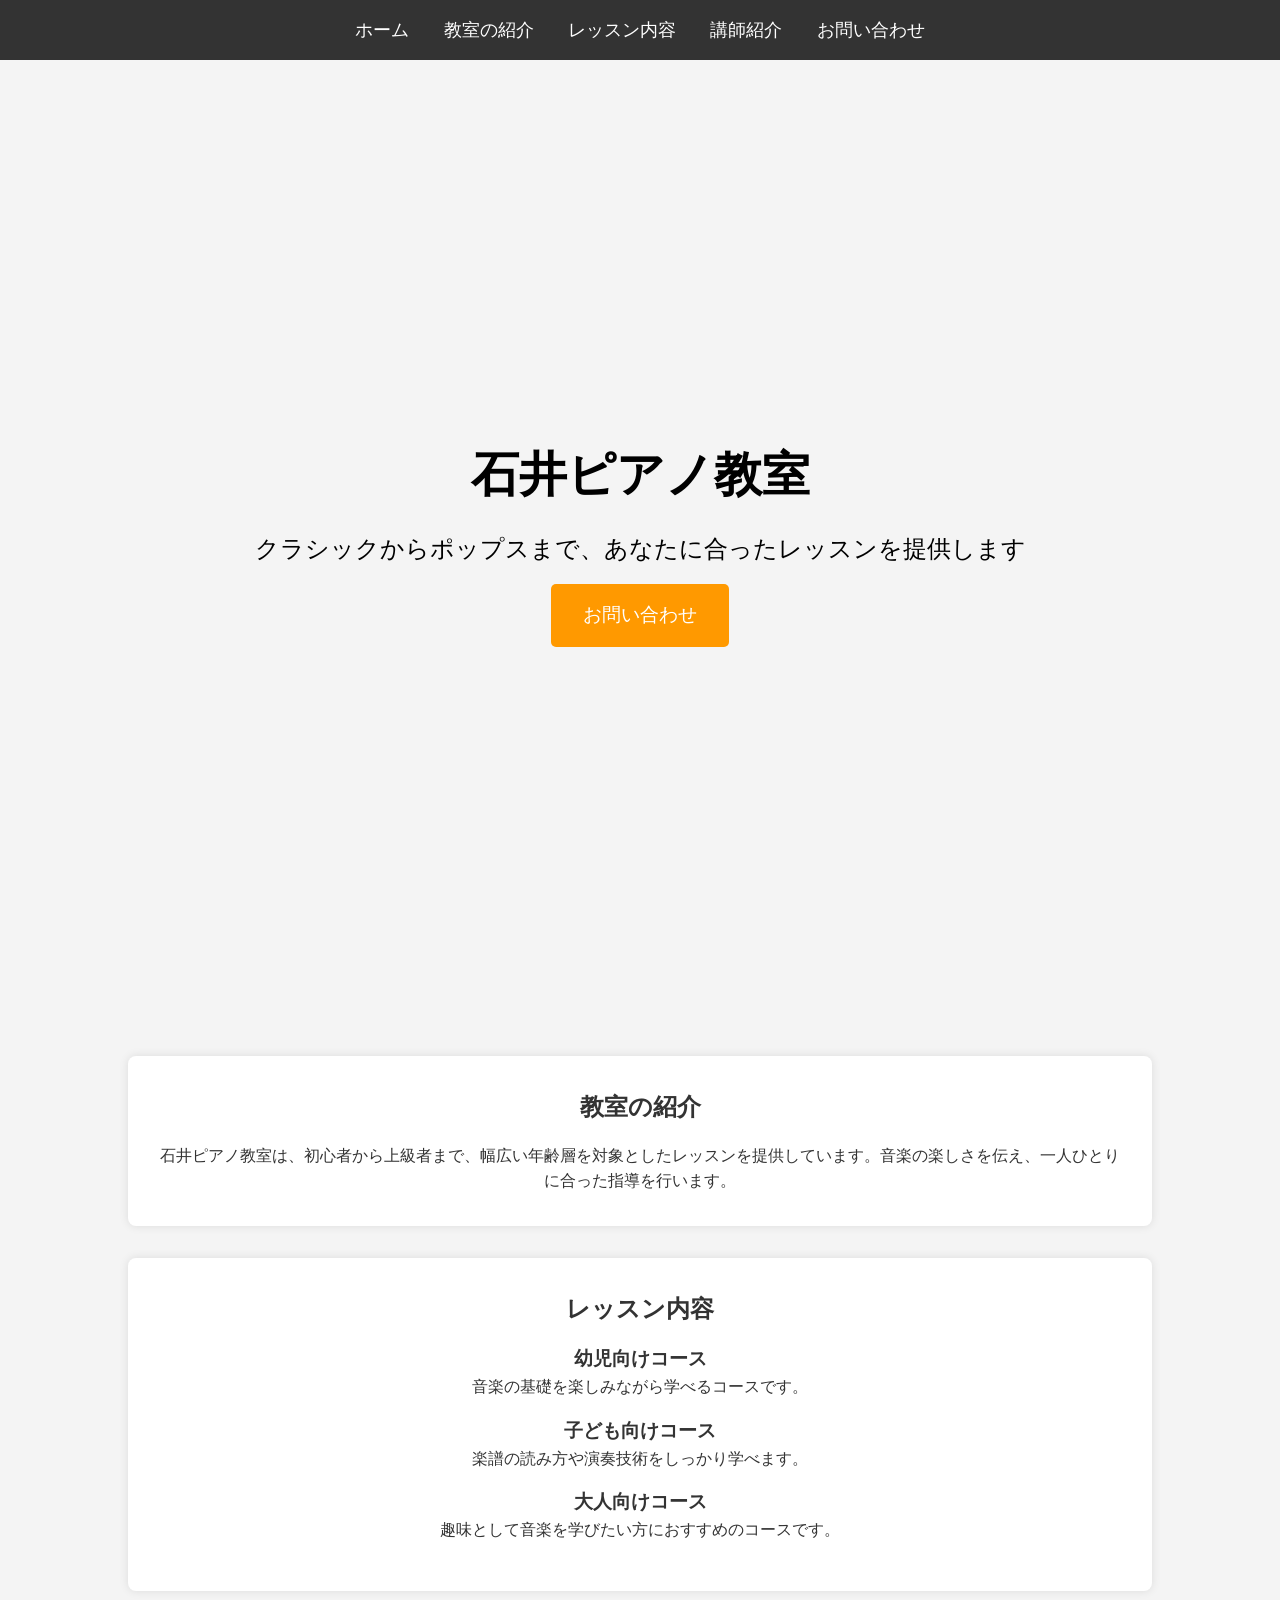
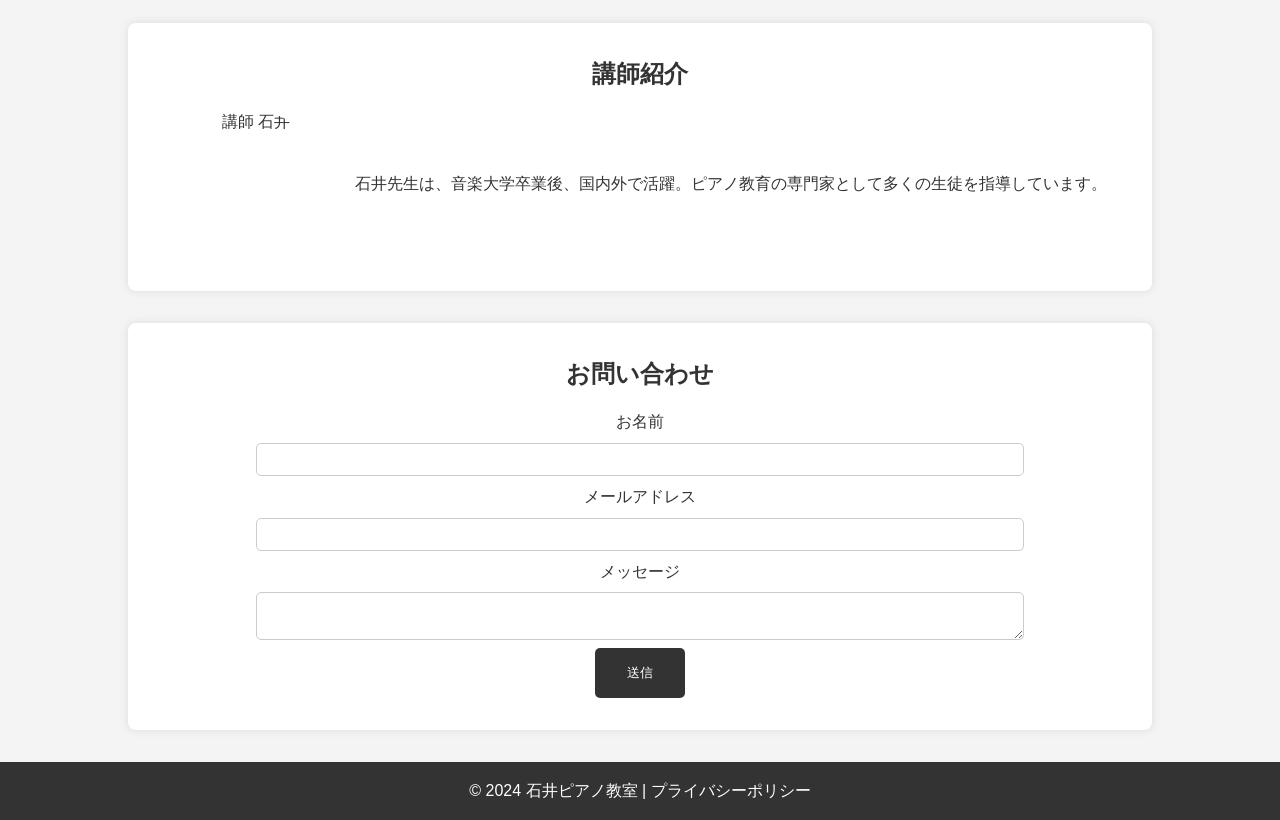
==== index.html @ 00d73f08 "new" ====
<!DOCTYPE html>
<html lang="ja">
<head>
    <meta charset="UTF-8">
    <meta name="viewport" content="width=device-width, initial-scale=1.0">
    <title>石井ピアノ教室</title>
    <link rel="stylesheet" href="styles.css">
</head>
<body>
    <!-- Header Section with Navigation -->
    <header>
        <nav>
            <ul>
                <li><a href="#home">ホーム</a></li>
                <li><a href="#about">教室の紹介</a></li>
                <li><a href="#lessons">レッスン内容</a></li>
                <li><a href="#teacher">講師紹介</a></li>
                <li><a href="#contact">お問い合わせ</a></li>
            </ul>
        </nav>
    </header>

    <!-- Main Section with Hero Image -->
    <section id="home">
        <div class="hero">
            <h1>石井ピアノ教室</h1>
            <p>クラシックからポップスまで、あなたに合ったレッスンを提供します</p>
            <a href="#contact" class="button">お問い合わせ</a>
        </div>
    </section>

    <!-- About Section -->
    <section id="about">
        <h2>教室の紹介</h2>
        <p>石井ピアノ教室は、初心者から上級者まで、幅広い年齢層を対象としたレッスンを提供しています。音楽の楽しさを伝え、一人ひとりに合った指導を行います。</p>
    </section>

    <!-- Lessons Section -->
    <section id="lessons">
        <h2>レッスン内容</h2>
        <div class="lesson">
            <h3>幼児向けコース</h3>
            <p>音楽の基礎を楽しみながら学べるコースです。</p>
        </div>
        <div class="lesson">
            <h3>子ども向けコース</h3>
            <p>楽譜の読み方や演奏技術をしっかり学べます。</p>
        </div>
        <div class="lesson">
            <h3>大人向けコース</h3>
            <p>趣味として音楽を学びたい方におすすめのコースです。</p>
        </div>
    </section>

    <!-- Teacher Section -->
    <section id="teacher">
        <h2>講師紹介</h2>
        <div class="teacher-info">
            <img src="teacher.jpg" alt="講師 石井">
            <p>石井先生は、音楽大学卒業後、国内外で活躍。ピアノ教育の専門家として多くの生徒を指導しています。</p>
        </div>
    </section>

    <!-- Contact Section -->
    <section id="contact">
        <h2>お問い合わせ</h2>
        <form action="#" method="post">
            <label for="name">お名前</label>
            <input type="text" id="name" name="name" required>

            <label for="email">メールアドレス</label>
            <input type="email" id="email" name="email" required>

            <label for="message">メッセージ</label>
            <textarea id="message" name="message" required></textarea>

            <button type="submit">送信</button>
        </form>
    </section>

    <!-- Footer Section -->
    <footer>
        <p>&copy; 2024 石井ピアノ教室 | プライバシーポリシー</p>
    </footer>
</body>
</html>
---- styles.css ----
* {
    margin: 0;
    padding: 0;
    box-sizing: border-box;
}

body {
    font-family: 'Arial', sans-serif;
    line-height: 1.6;
    background-color: #f4f4f4;
    color: #333;
}

header {
    background-color: #333;
    color: #fff;
    padding: 1rem;
    text-align: center;
}

nav ul {
    list-style: none;
}

nav ul li {
    display: inline;
    margin: 0 15px;
}

nav ul li a {
    color: #fff;
    text-decoration: none;
    font-size: 1.1rem;
}

.hero {
    background: url('piano.jpg') no-repeat center center/cover;
    height: 100vh;
    display: flex;
    flex-direction: column;
    justify-content: center;
    align-items: center;
    color: #fff;
    text-align: center;
}

.hero h1 {
    font-size: 3rem;
	color: black;
}

.hero p {
    font-size: 1.5rem;
    margin: 1rem 0;
	color: black;
}

.hero .button {
    background-color: #ff9900;
    color: #fff;
    padding: 1rem 2rem;
    text-decoration: none;
    font-size: 1.2rem;
    border-radius: 5px;
}

section {
    padding: 2rem;
    text-align: center;
}

section#about, section#lessons, section#teacher, section#contact {
    background-color: #fff;
    margin: 2rem auto;
    width: 80%;
    border-radius: 8px;
    box-shadow: 0px 0px 10px rgba(0,0,0,0.1);
}

h2 {
    margin-bottom: 1rem;
    color: #333;
}

.lesson {
    margin: 1rem 0;
}

.teacher-info {
    display: flex;
    justify-content: center;
    align-items: center;
}

.teacher-info img {
    border-radius: 50%;
    width: 150px;
    height: 150px;
    margin-right: 2rem;
}

form {
    display: flex;
    flex-direction: column;
    align-items: center;
}

form input, form textarea {
    width: 80%;
    padding: 0.5rem;
    margin: 0.5rem 0;
    border: 1px solid #ccc;
    border-radius: 5px;
}

form button {
    padding: 1rem 2rem;
    background-color: #333;
    color: #fff;
    border: none;
    border-radius: 5px;
}

footer {
    background-color: #333;
    color: #fff;
    text-align: center;
    padding: 1rem;
    margin-top: 2rem;
}
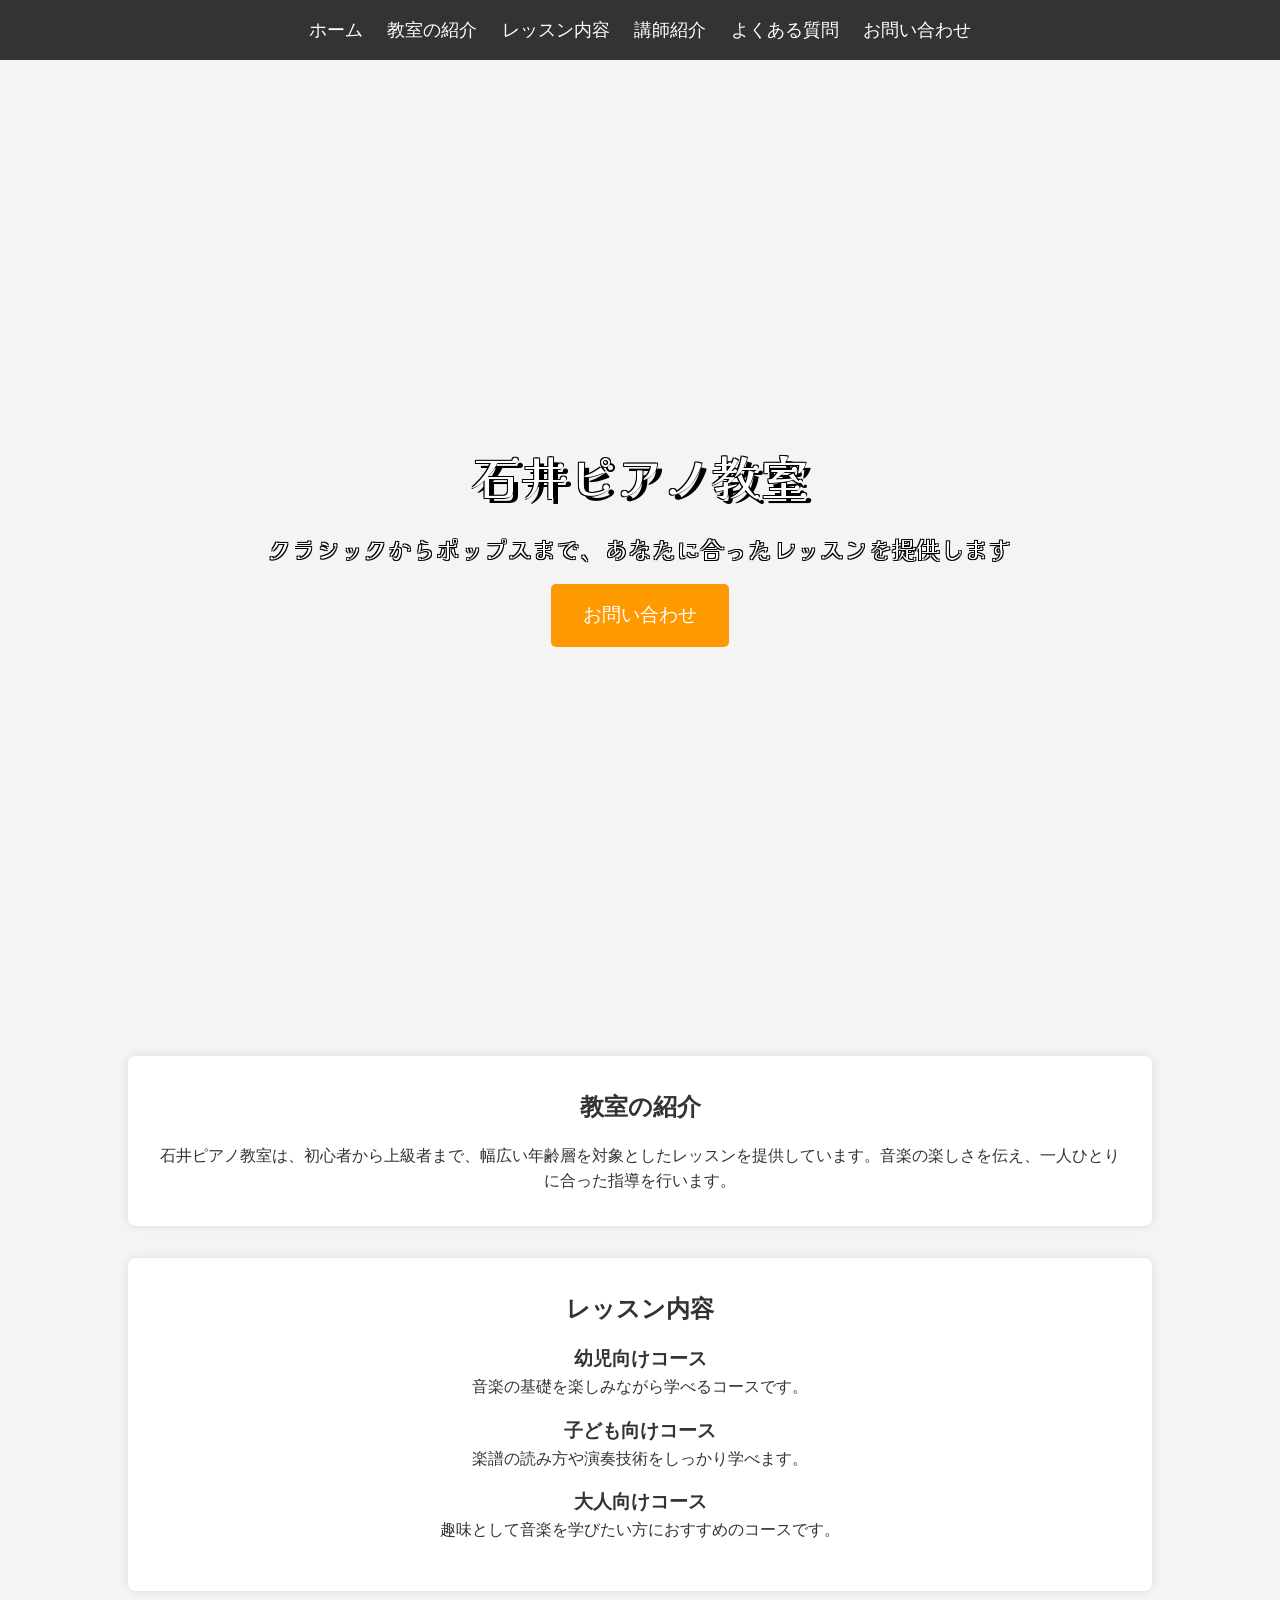
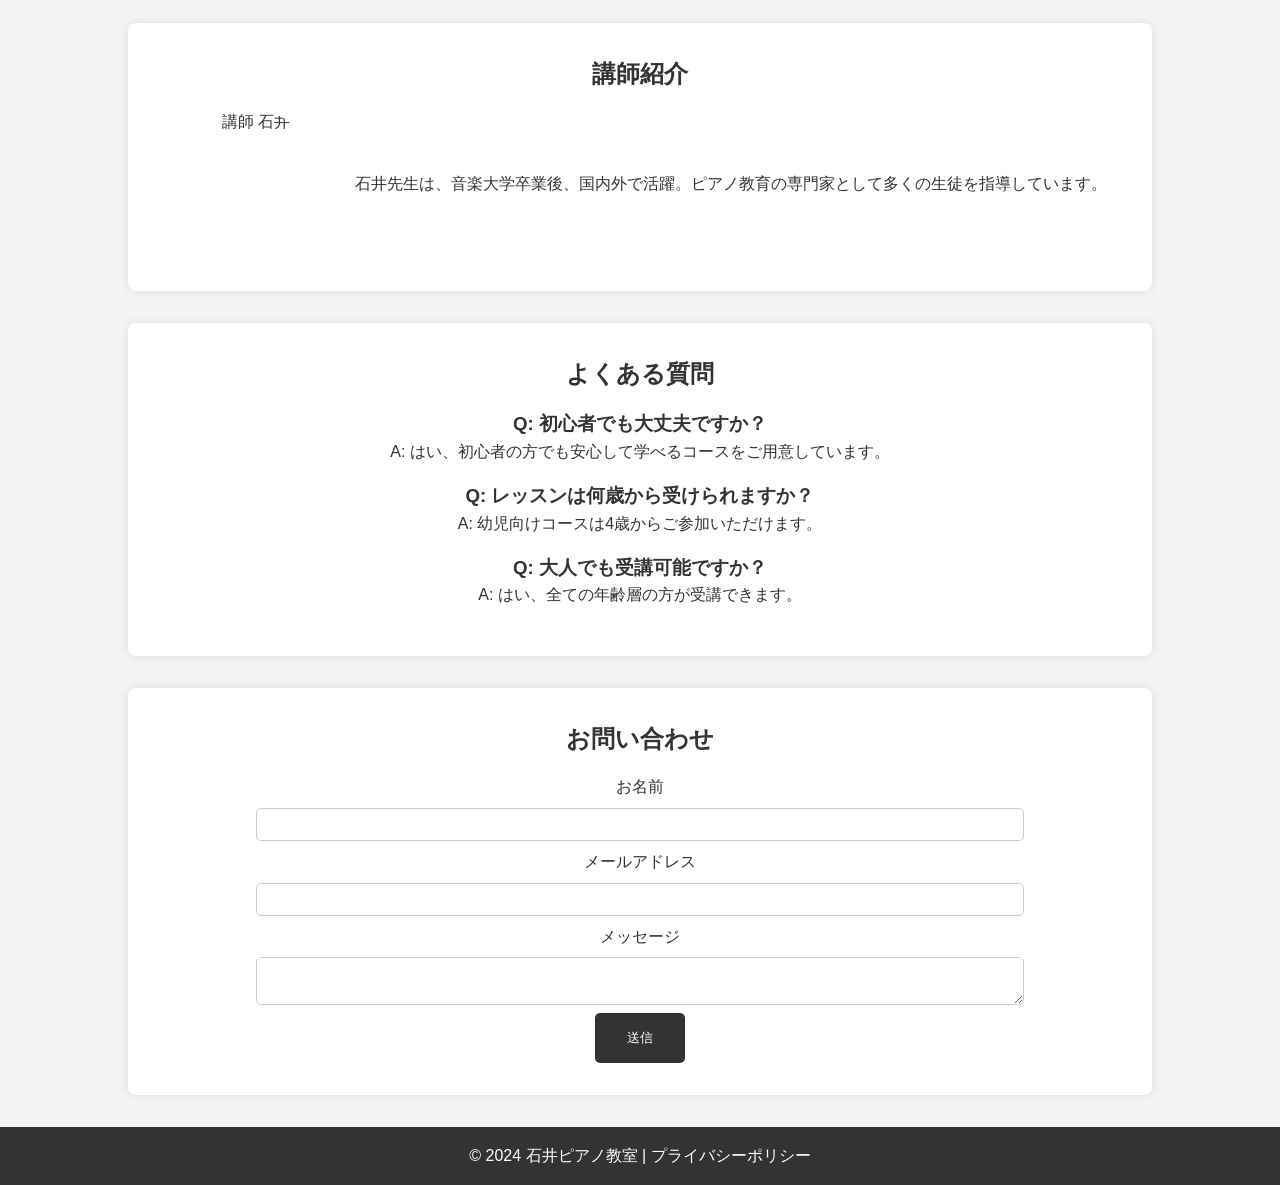
==== commit 048e4993: "changed fonts" ====
--- a/index.html
+++ b/index.html
@@ -6,6 +6,9 @@
     <meta name="viewport" content="width=device-width, initial-scale=1.0">
     <title>石井ピアノ教室</title>
     <link rel="stylesheet" href="styles.css">
+	<link rel="preconnect" href="https://fonts.googleapis.com">
+	<link rel="preconnect" href="https://fonts.gstatic.com" crossorigin>
+	<link href="https://fonts.googleapis.com/css2?family=Kaisei+Decol&display=swap" rel="stylesheet">
 </head>
 <body>
     <!-- Header Section with Navigation -->
@@ -16,6 +19,7 @@
                 <li><a href="#about">教室の紹介</a></li>
                 <li><a href="#lessons">レッスン内容</a></li>
                 <li><a href="#teacher">講師紹介</a></li>
+                <li><a href="#faq">よくある質問</a></li>
                 <li><a href="#contact">お問い合わせ</a></li>
             </ul>
         </nav>
@@ -62,6 +66,23 @@
         </div>
     </section>
 
+    <!-- FAQ Section -->
+    <section id="faq">
+        <h2>よくある質問</h2>
+        <div class="faq-item">
+            <h3>Q: 初心者でも大丈夫ですか？</h3>
+            <p>A: はい、初心者の方でも安心して学べるコースをご用意しています。</p>
+        </div>
+        <div class="faq-item">
+            <h3>Q: レッスンは何歳から受けられますか？</h3>
+            <p>A: 幼児向けコースは4歳からご参加いただけます。</p>
+        </div>
+        <div class="faq-item">
+            <h3>Q: 大人でも受講可能ですか？</h3>
+            <p>A: はい、全ての年齢層の方が受講できます。</p>
+        </div>
+    </section>
+
     <!-- Contact Section -->
     <section id="contact">
         <h2>お問い合わせ</h2>
--- a/styles.css
+++ b/styles.css
@@ -21,11 +21,12 @@
 
 nav ul {
     list-style: none;
+    padding: 0;
 }
 
 nav ul li {
-    display: inline;
-    margin: 0 15px;
+    display: inline-block;
+    margin: 0 10px;
 }
 
 nav ul li a {
@@ -46,14 +47,19 @@
 }
 
 .hero h1 {
+	font-family: "Kaisei Decol", serif;
+	font-weight: 500;
+	font-style: normal;
     font-size: 3rem;
-	color: black;
+    text-shadow: -1px -1px 0 #000, 1px -1px 0 #000, -1px 1px 0 #000, 5px 5px 0 #000;
 }
 
 .hero p {
+	font-family: "Kaisei Decol", serif;
+	font-style: normal;
     font-size: 1.5rem;
     margin: 1rem 0;
-	color: black;
+	text-shadow: -1px -1px 0 #000, 1px -1px 0 #000, -1px 1px 0 #000, 1px 1px 0 #000;
 }
 
 .hero .button {
@@ -70,7 +76,7 @@
     text-align: center;
 }
 
-section#about, section#lessons, section#teacher, section#contact {
+section#about, section#lessons, section#teacher, section#faq, section#contact {
     background-color: #fff;
     margin: 2rem auto;
     width: 80%;
@@ -83,7 +89,7 @@
     color: #333;
 }
 
-.lesson {
+.lesson, .faq-item {
     margin: 1rem 0;
 }
 
@@ -122,6 +128,34 @@
     border-radius: 5px;
 }
 
+/* Responsive Design */
+@media (max-width: 768px) {
+    nav ul li {
+        display: block;
+        margin: 10px 0;
+    }
+    
+    .hero h1 {
+        font-size: 2.5rem;
+    }
+    
+    .hero p {
+        font-size: 1.2rem;
+    }
+
+    section {
+        width: 95%;
+    }
+
+    .teacher-info {
+        flex-direction: column;
+    }
+
+    .teacher-info img {
+        margin: 0 0 1rem 0;
+    }
+}
+
 footer {
     background-color: #333;
     color: #fff;
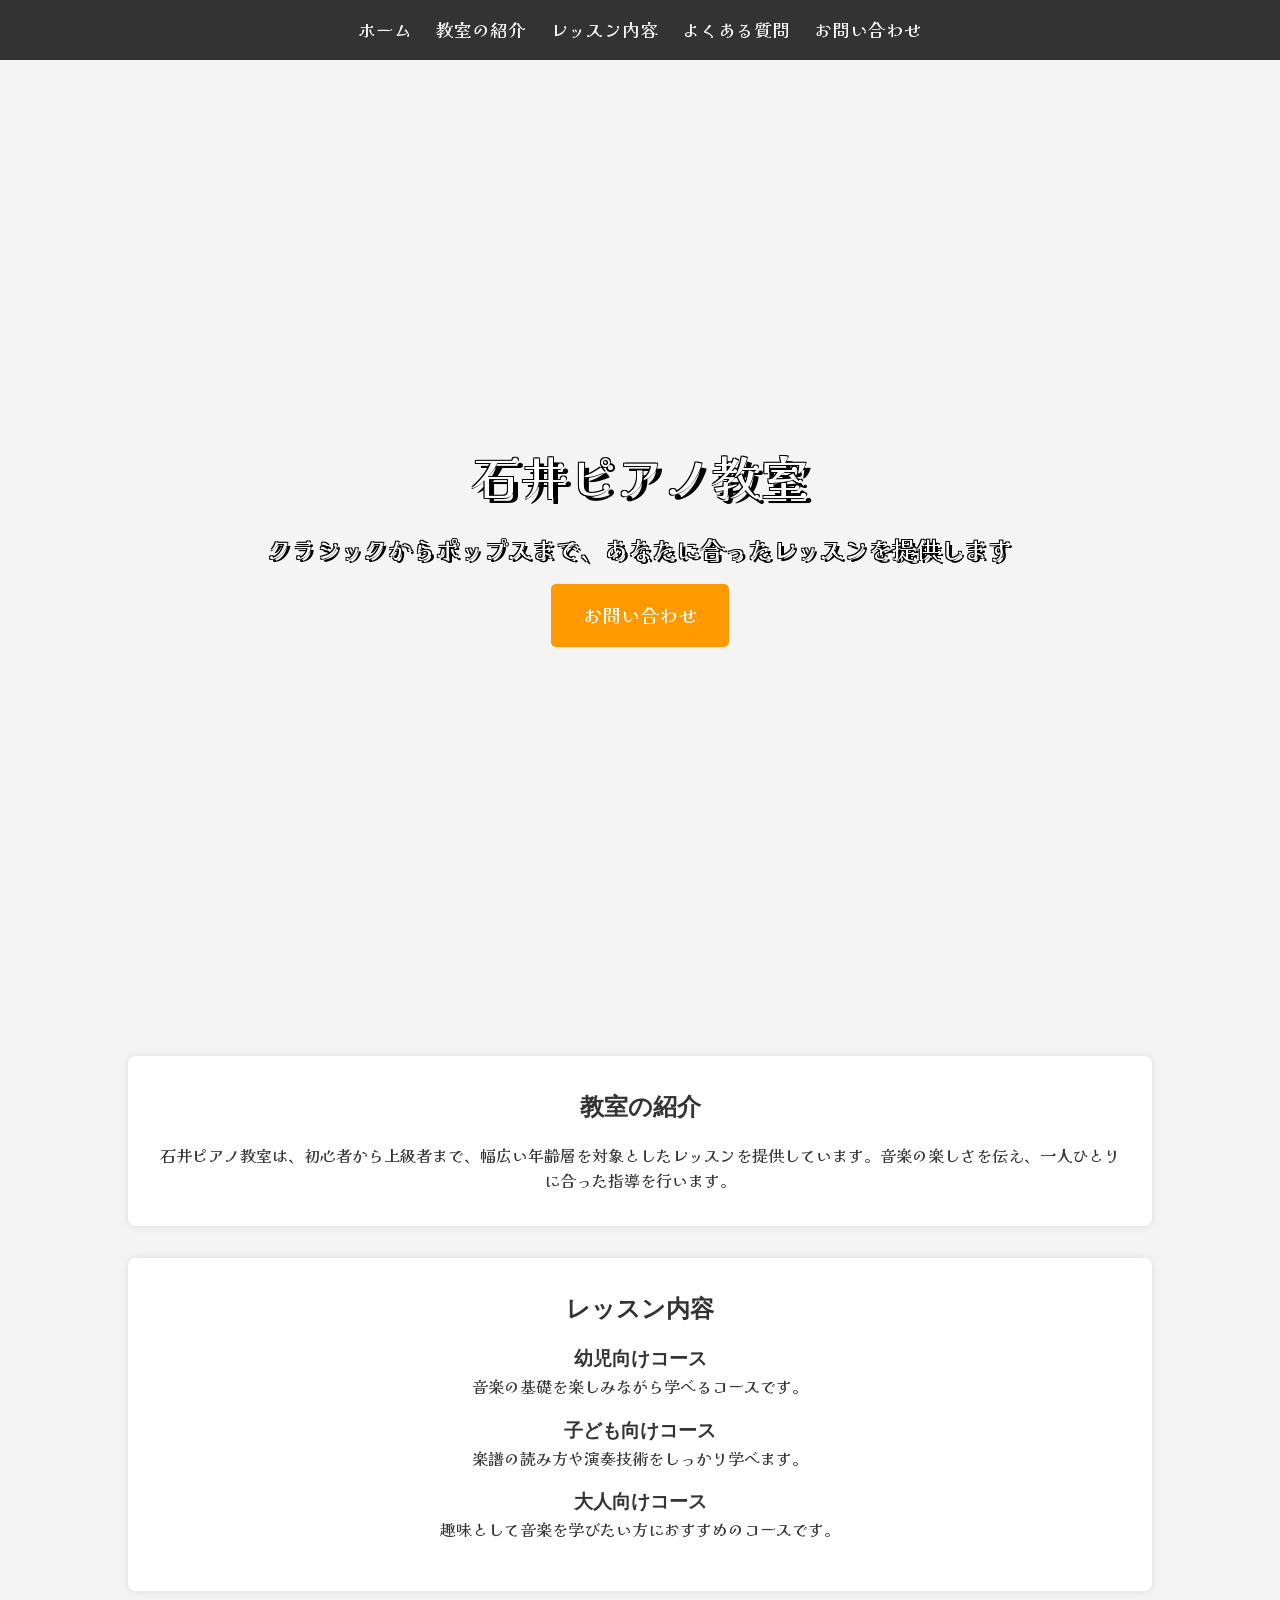
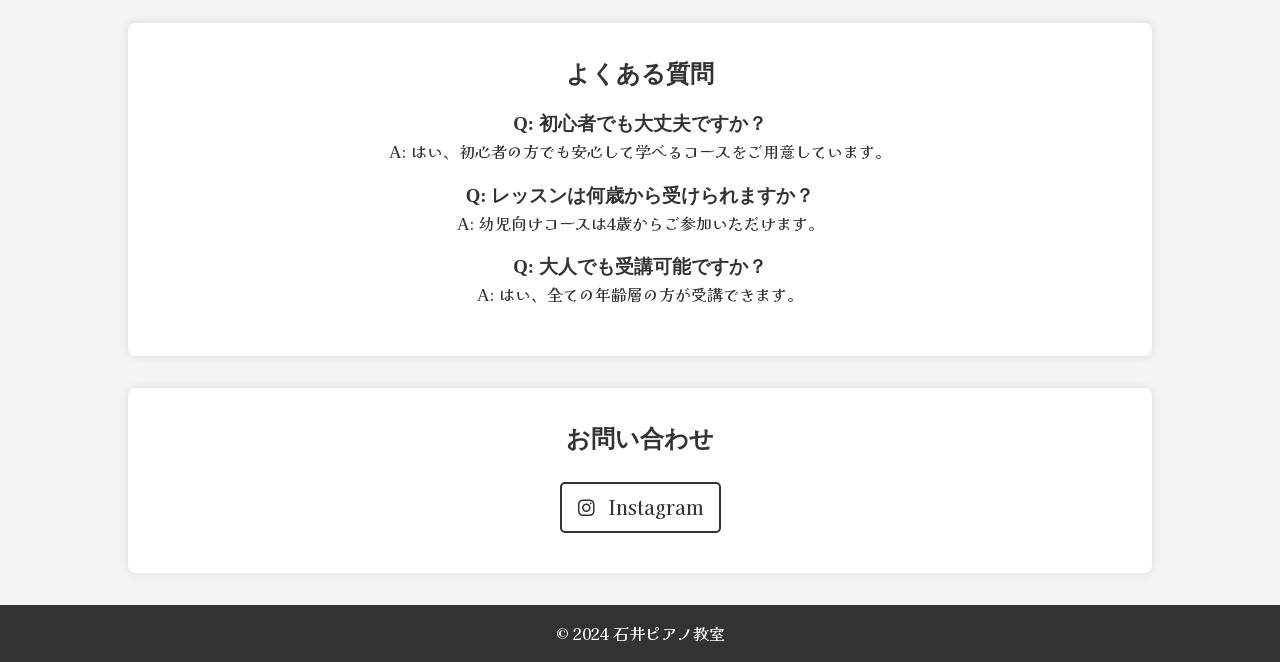
==== commit 7f826f65: "added Instagram link" ====
--- a/index.html
+++ b/index.html
@@ -9,6 +9,7 @@
 	<link rel="preconnect" href="https://fonts.googleapis.com">
 	<link rel="preconnect" href="https://fonts.gstatic.com" crossorigin>
 	<link href="https://fonts.googleapis.com/css2?family=Kaisei+Decol&display=swap" rel="stylesheet">
+    <link rel="stylesheet" href="https://cdnjs.cloudflare.com/ajax/libs/font-awesome/6.0.0-beta3/css/all.min.css">
 </head>
 <body>
     <!-- Header Section with Navigation -->
@@ -18,7 +19,6 @@
                 <li><a href="#home">ホーム</a></li>
                 <li><a href="#about">教室の紹介</a></li>
                 <li><a href="#lessons">レッスン内容</a></li>
-                <li><a href="#teacher">講師紹介</a></li>
                 <li><a href="#faq">よくある質問</a></li>
                 <li><a href="#contact">お問い合わせ</a></li>
             </ul>
@@ -57,14 +57,6 @@
         </div>
     </section>
 
-    <!-- Teacher Section -->
-    <section id="teacher">
-        <h2>講師紹介</h2>
-        <div class="teacher-info">
-            <img src="teacher.jpg" alt="講師 石井">
-            <p>石井先生は、音楽大学卒業後、国内外で活躍。ピアノ教育の専門家として多くの生徒を指導しています。</p>
-        </div>
-    </section>
 
     <!-- FAQ Section -->
     <section id="faq">
@@ -86,23 +78,17 @@
     <!-- Contact Section -->
     <section id="contact">
         <h2>お問い合わせ</h2>
-        <form action="#" method="post">
-            <label for="name">お名前</label>
-            <input type="text" id="name" name="name" required>
-
-            <label for="email">メールアドレス</label>
-            <input type="email" id="email" name="email" required>
-
-            <label for="message">メッセージ</label>
-            <textarea id="message" name="message" required></textarea>
-
-            <button type="submit">送信</button>
-        </form>
+		<!-- Instagram Link -->
+		<div class="social-media">
+			<a href="https://www.instagram.com/your_instagram" target="_blank">
+				<i class="fab fa-instagram"></i> Instagram
+			</a>
+		</div>
     </section>
 
     <!-- Footer Section -->
     <footer>
-        <p>&copy; 2024 石井ピアノ教室 | プライバシーポリシー</p>
+        <p>&copy; 2024 石井ピアノ教室</p>
     </footer>
 </body>
 </html>
--- a/styles.css
+++ b/styles.css
@@ -6,13 +6,20 @@
 }
 
 body {
-    font-family: 'Arial', sans-serif;
+	font-family: "Kaisei Decol", serif;
+	font-weight: 500;
+	font-style: normal;
+
     line-height: 1.6;
     background-color: #f4f4f4;
     color: #333;
 }
 
 header {
+	font-family: "Kaisei Decol", serif;
+	font-weight: 500;
+	font-style: normal;
+
     background-color: #333;
     color: #fff;
     padding: 1rem;
@@ -59,7 +66,7 @@
 	font-style: normal;
     font-size: 1.5rem;
     margin: 1rem 0;
-	text-shadow: -1px -1px 0 #000, 1px -1px 0 #000, -1px 1px 0 #000, 1px 1px 0 #000;
+	text-shadow: -1px -1px 0 #000, 1px -1px 0 #000, -1px 1px 0 #000, 3px 3px 0 #000;
 }
 
 .hero .button {
@@ -93,40 +100,7 @@
     margin: 1rem 0;
 }
 
-.teacher-info {
-    display: flex;
-    justify-content: center;
-    align-items: center;
-}
 
-.teacher-info img {
-    border-radius: 50%;
-    width: 150px;
-    height: 150px;
-    margin-right: 2rem;
-}
-
-form {
-    display: flex;
-    flex-direction: column;
-    align-items: center;
-}
-
-form input, form textarea {
-    width: 80%;
-    padding: 0.5rem;
-    margin: 0.5rem 0;
-    border: 1px solid #ccc;
-    border-radius: 5px;
-}
-
-form button {
-    padding: 1rem 2rem;
-    background-color: #333;
-    color: #fff;
-    border: none;
-    border-radius: 5px;
-}
 
 /* Responsive Design */
 @media (max-width: 768px) {
@@ -163,3 +137,29 @@
     padding: 1rem;
     margin-top: 2rem;
 }
+
+.social-media {
+    margin-top: 1rem;
+    text-align: center;
+}
+
+.social-media a {
+    text-decoration: none;
+    font-size: 1.2rem;
+    color: #333;
+    display: inline-block;
+    margin: 0.5rem;
+    padding: 0.5rem 1rem;
+    border: 2px solid #333;
+    border-radius: 5px;
+    transition: background-color 0.3s ease, color 0.3s ease;
+}
+
+.social-media a:hover {
+    background-color: #333;
+    color: #fff;
+}
+
+.social-media i {
+    margin-right: 0.5rem;
+}
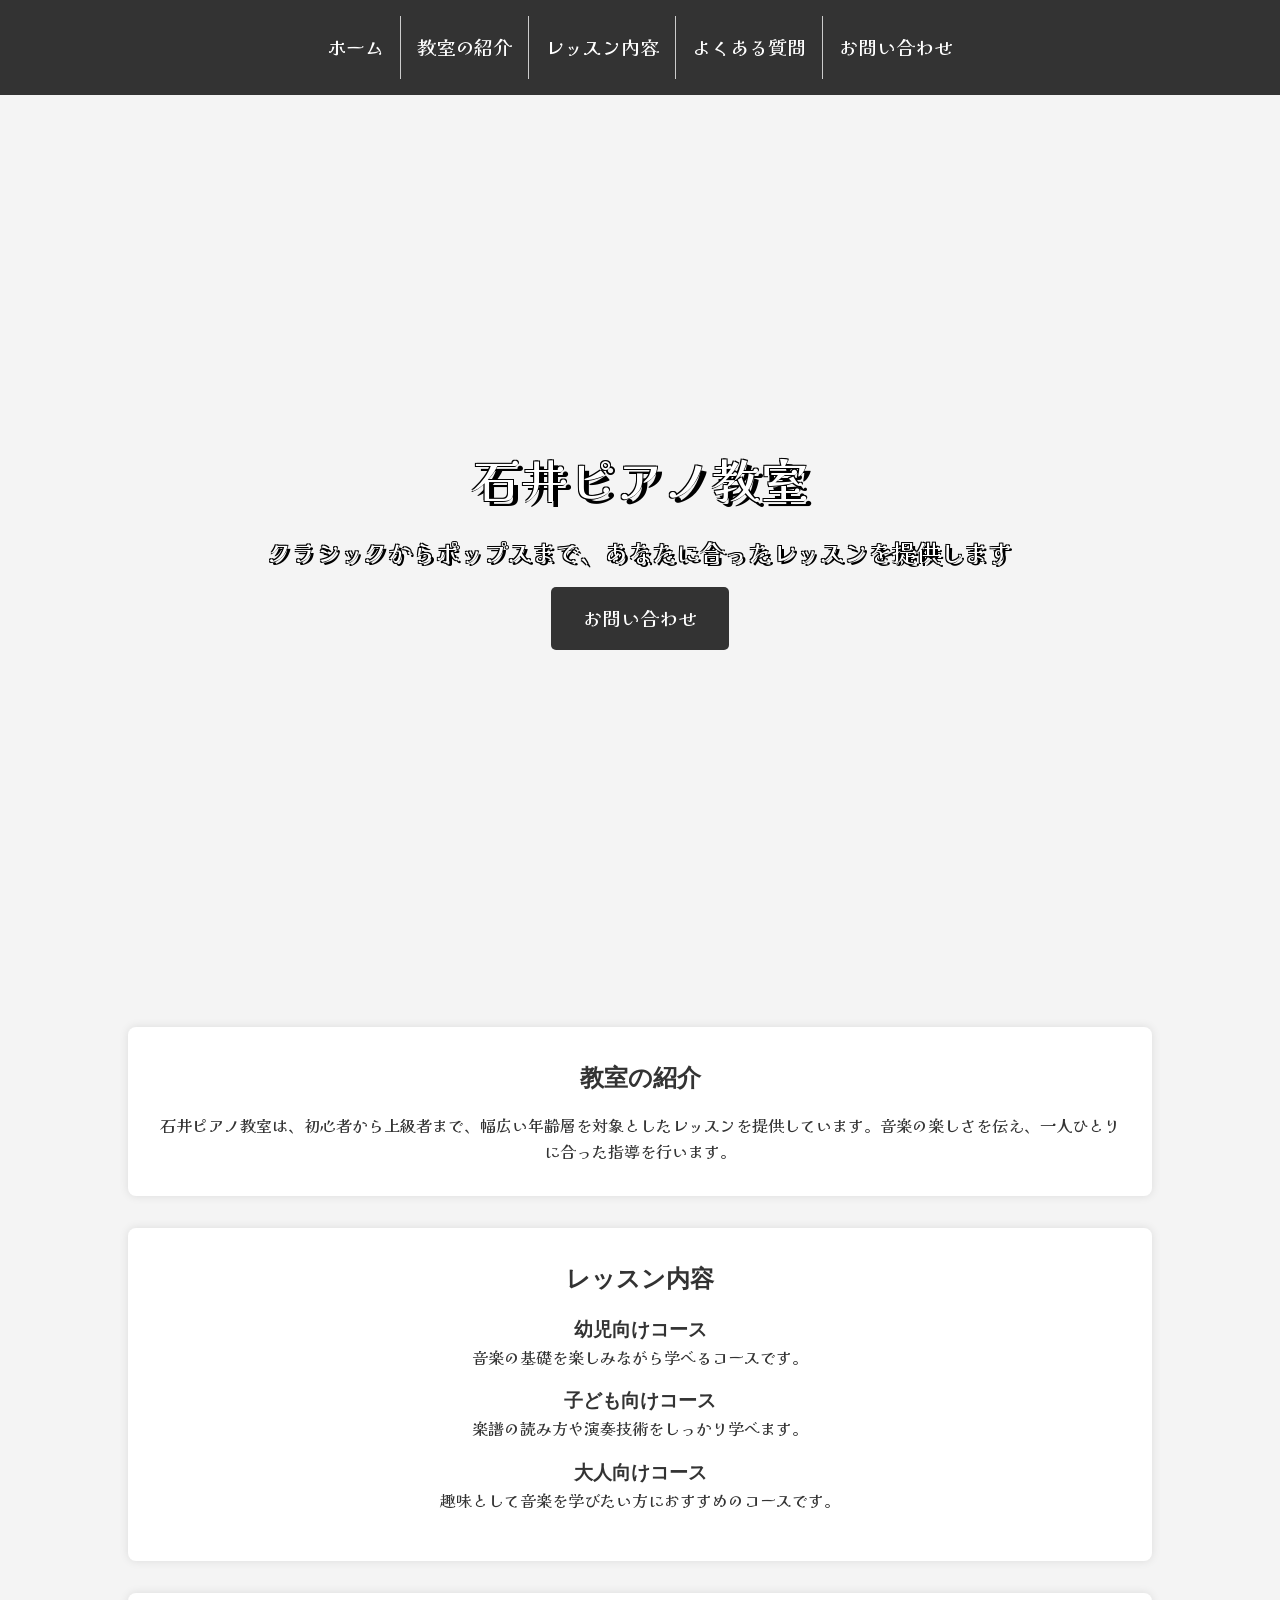
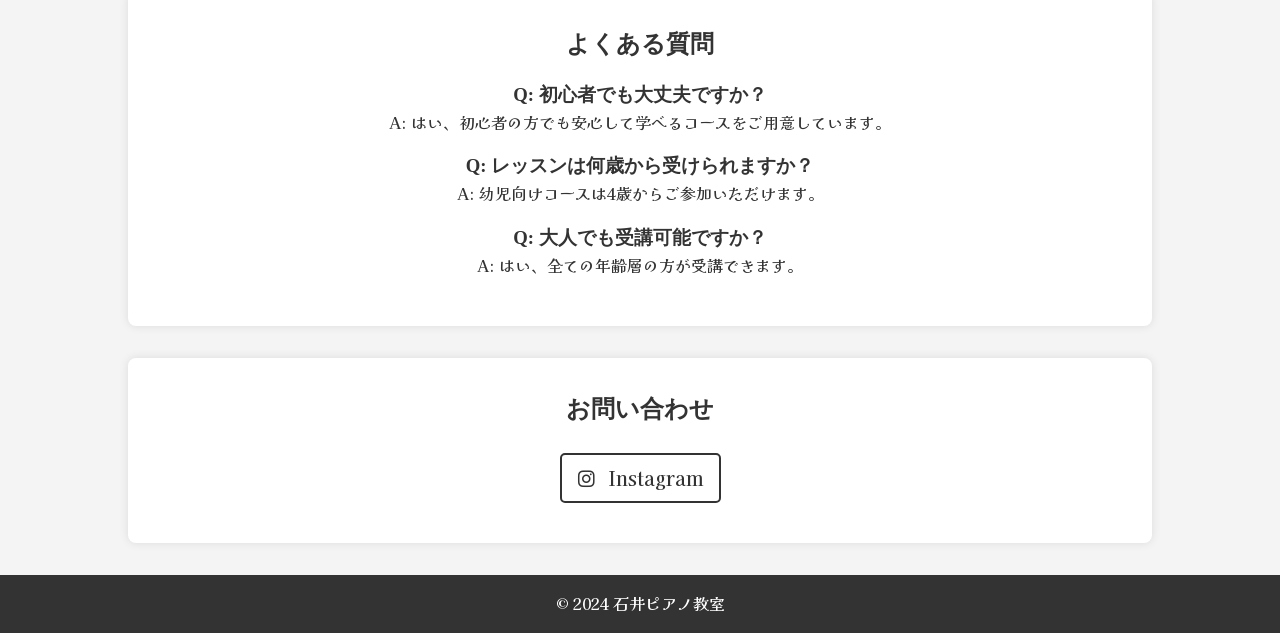
==== commit d242386c: "changed menu bar" ====
--- a/index.html
+++ b/index.html
@@ -15,7 +15,7 @@
     <!-- Header Section with Navigation -->
     <header>
         <nav>
-            <ul>
+            <ul class="menu">
                 <li><a href="#home">ホーム</a></li>
                 <li><a href="#about">教室の紹介</a></li>
                 <li><a href="#lessons">レッスン内容</a></li>
--- a/styles.css
+++ b/styles.css
@@ -19,7 +19,7 @@
 	font-family: "Kaisei Decol", serif;
 	font-weight: 500;
 	font-style: normal;
-
+	width: 100%;
     background-color: #333;
     color: #fff;
     padding: 1rem;
@@ -43,7 +43,8 @@
 }
 
 .hero {
-    background: url('piano.jpg') no-repeat center center/cover;
+    background: url('piano.jpg') no-repeat center center;
+    background-size: cover; /* 画像を横幅全体に広げる */
     height: 100vh;
     display: flex;
     flex-direction: column;
@@ -51,6 +52,10 @@
     align-items: center;
     color: #fff;
     text-align: center;
+	margin: 0; /* 余白をゼロに設定 */
+    padding: 0; /* 内側の余白もゼロに設定 */
+	width: 100vw; /* ビューポートの幅全体に広げる */
+    width: 100%; /* 横幅を100%に */
 }
 
 .hero h1 {
@@ -70,12 +75,16 @@
 }
 
 .hero .button {
-    background-color: #ff9900;
+    background-color: #333;
     color: #fff;
     padding: 1rem 2rem;
     text-decoration: none;
     font-size: 1.2rem;
     border-radius: 5px;
+    transition: background-color 0.3s ease, color 0.3s ease;
+}
+.hero .button:hover {
+    background-color: #666;
 }
 
 section {
@@ -83,6 +92,11 @@
     text-align: center;
 }
 
+section#home{
+	margin: 0; /* 余白をゼロに設定 */
+	padding: 0; /* 内側の余白もゼロに設定 */
+	width: 100vw; /* ビューポートの幅全体に広げる */
+}
 section#about, section#lessons, section#teacher, section#faq, section#contact {
     background-color: #fff;
     margin: 2rem auto;
@@ -163,3 +177,54 @@
 .social-media i {
     margin-right: 0.5rem;
 }
+
+
+/* パソコンやタブレットでのメニュースタイル */
+.menu {
+    list-style: none;
+    padding: 0;
+    margin: 0;
+    display: flex; /* メニュー項目を横並びに */
+    justify-content: center;
+}
+
+.menu li {
+    margin: 0;
+    padding: 0;
+}
+
+.menu li:not(:last-child) {
+    border-right: 1px solid #ccc; /* 横並びの場合、右側に区切り線 */
+}
+
+.menu a {
+    display: block;
+    padding: 1rem;
+    text-decoration: none;
+    color: white;
+    font-size: 1.2rem;
+    transition: background-color 0.3s ease;
+}
+
+.menu a:hover {
+    background-color: #888;
+}
+
+/* スマホ用スタイル (768px 以下) */
+@media (max-width: 768px) {
+    .menu {
+        flex-direction: column; /* メニューを縦並びに変更 */
+        align-items: center; /* 中央揃え */
+    }
+
+    .menu li:not(:last-child) {
+        border-right: none; /* 横並びの区切り線を無効化 */
+        border-bottom: 1px solid #ccc; /* 縦並びの場合、下に区切り線 */
+    }
+
+    .menu a {
+        padding: 1rem 0.5rem; /* スマホ画面でのパディング調整 */
+        width: 100%; /* 横幅いっぱいにする */
+        text-align: center; /* テキストを中央揃え */
+    }
+}
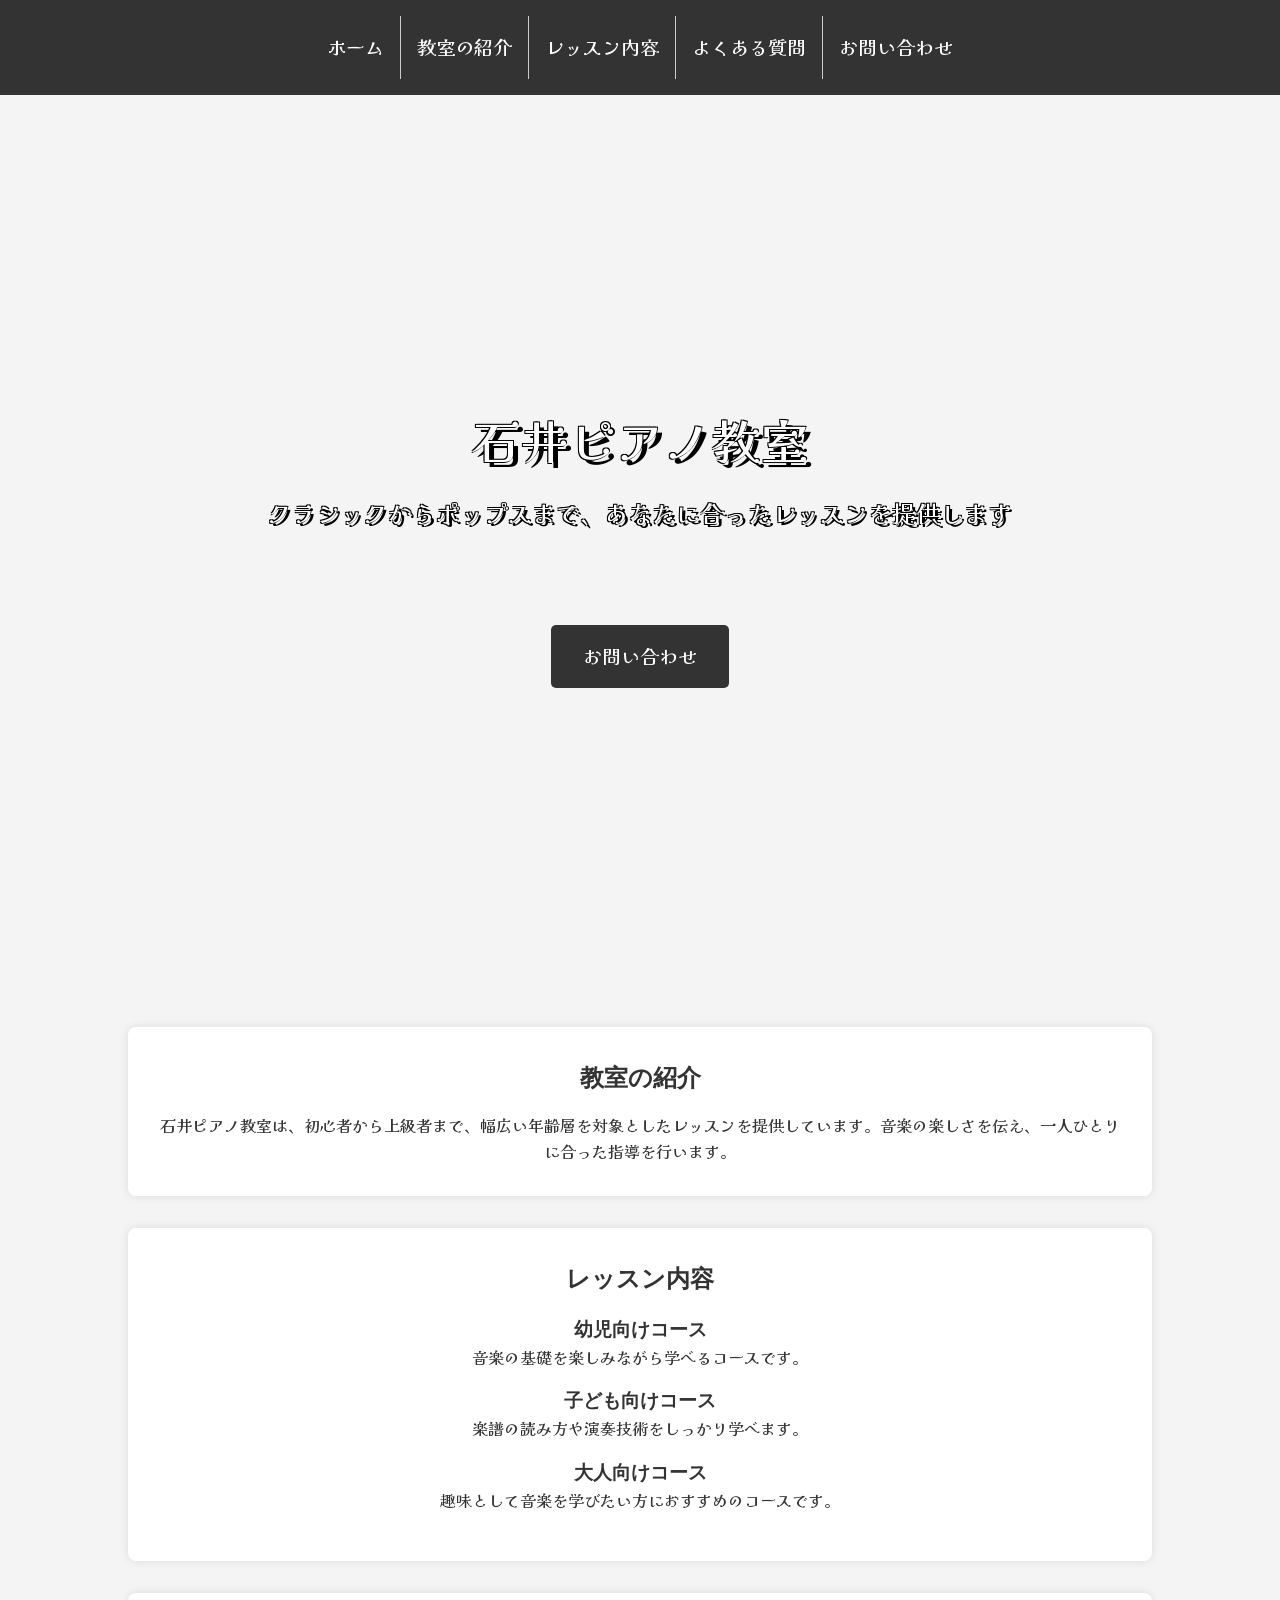
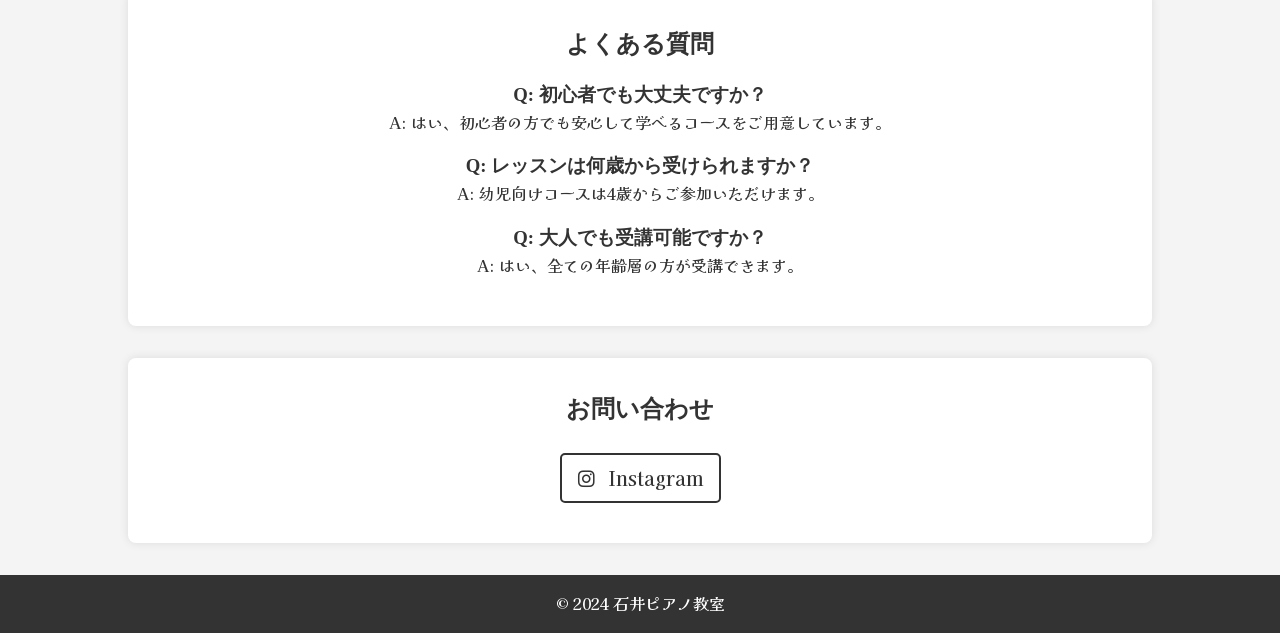
==== commit 78714873: "changed button pos" ====
--- a/index.html
+++ b/index.html
@@ -26,22 +26,22 @@
     </header>
 
     <!-- Main Section with Hero Image -->
-    <section id="home">
+    <section id="home" class="fade-in">
         <div class="hero">
             <h1>石井ピアノ教室</h1>
-            <p>クラシックからポップスまで、あなたに合ったレッスンを提供します</p>
+			<p>クラシックからポップスまで、あなたに合ったレッスンを提供します</p><br><br><br>
             <a href="#contact" class="button">お問い合わせ</a>
         </div>
     </section>
 
     <!-- About Section -->
-    <section id="about">
+    <section id="about" class="fade-in">
         <h2>教室の紹介</h2>
         <p>石井ピアノ教室は、初心者から上級者まで、幅広い年齢層を対象としたレッスンを提供しています。音楽の楽しさを伝え、一人ひとりに合った指導を行います。</p>
     </section>
 
     <!-- Lessons Section -->
-    <section id="lessons">
+    <section id="lessons" class="fade-in">
         <h2>レッスン内容</h2>
         <div class="lesson">
             <h3>幼児向けコース</h3>
@@ -59,7 +59,7 @@
 
 
     <!-- FAQ Section -->
-    <section id="faq">
+    <section id="faq" class="fade-in">
         <h2>よくある質問</h2>
         <div class="faq-item">
             <h3>Q: 初心者でも大丈夫ですか？</h3>
@@ -76,11 +76,11 @@
     </section>
 
     <!-- Contact Section -->
-    <section id="contact">
+    <section id="contact" class="fade-in">
         <h2>お問い合わせ</h2>
 		<!-- Instagram Link -->
 		<div class="social-media">
-			<a href="https://www.instagram.com/your_instagram" target="_blank">
+			<a href="https://www.instagram.com/koishii1138/" target="_blank">
 				<i class="fab fa-instagram"></i> Instagram
 			</a>
 		</div>
@@ -90,5 +90,43 @@
     <footer>
         <p>&copy; 2024 石井ピアノ教室</p>
     </footer>
+
+	<script>
+
+
+document.addEventListener("DOMContentLoaded", function() {
+    // 全ての fade-in クラスを持つ要素を取得
+    const fadeIns = document.querySelectorAll('.fade-in');
+
+    // メニューのリンクを取得
+    const menuLinks = document.querySelectorAll('.menu a');
+
+    // メニューリンクをクリックした場合
+    menuLinks.forEach(link => {
+        link.addEventListener('click', function() {
+            // フェードインさせず、全てのセクションを表示
+            fadeIns.forEach(section => {
+                section.classList.add('visible');
+            });
+        });
+    });
+
+    // スクロール時にフェードインを実行する関数
+    const handleScroll = () => {
+        fadeIns.forEach(section => {
+            const rect = section.getBoundingClientRect();
+            if (rect.top < window.innerHeight && rect.bottom >= 0) {
+                section.classList.add('visible');
+            }
+        });
+    };
+
+    // スクロールイベントを監視
+    window.addEventListener('scroll', handleScroll);
+
+    // 初回実行
+    handleScroll();
+});
+	</script>
 </body>
 </html>
--- a/styles.css
+++ b/styles.css
@@ -1,3 +1,17 @@
+/* フェードイン用スタイル */
+.fade-in {
+    opacity: 0;
+    transform: translateY(50px); /* 少し下からフェードイン */
+    transition: opacity 0.6s ease-out, transform 0.6s ease-out;
+}
+
+.fade-in.visible {
+    opacity: 1;
+    transform: translateY(0); /* 元の位置に戻る */
+}
+
+
+
 
 * {
     margin: 0;
